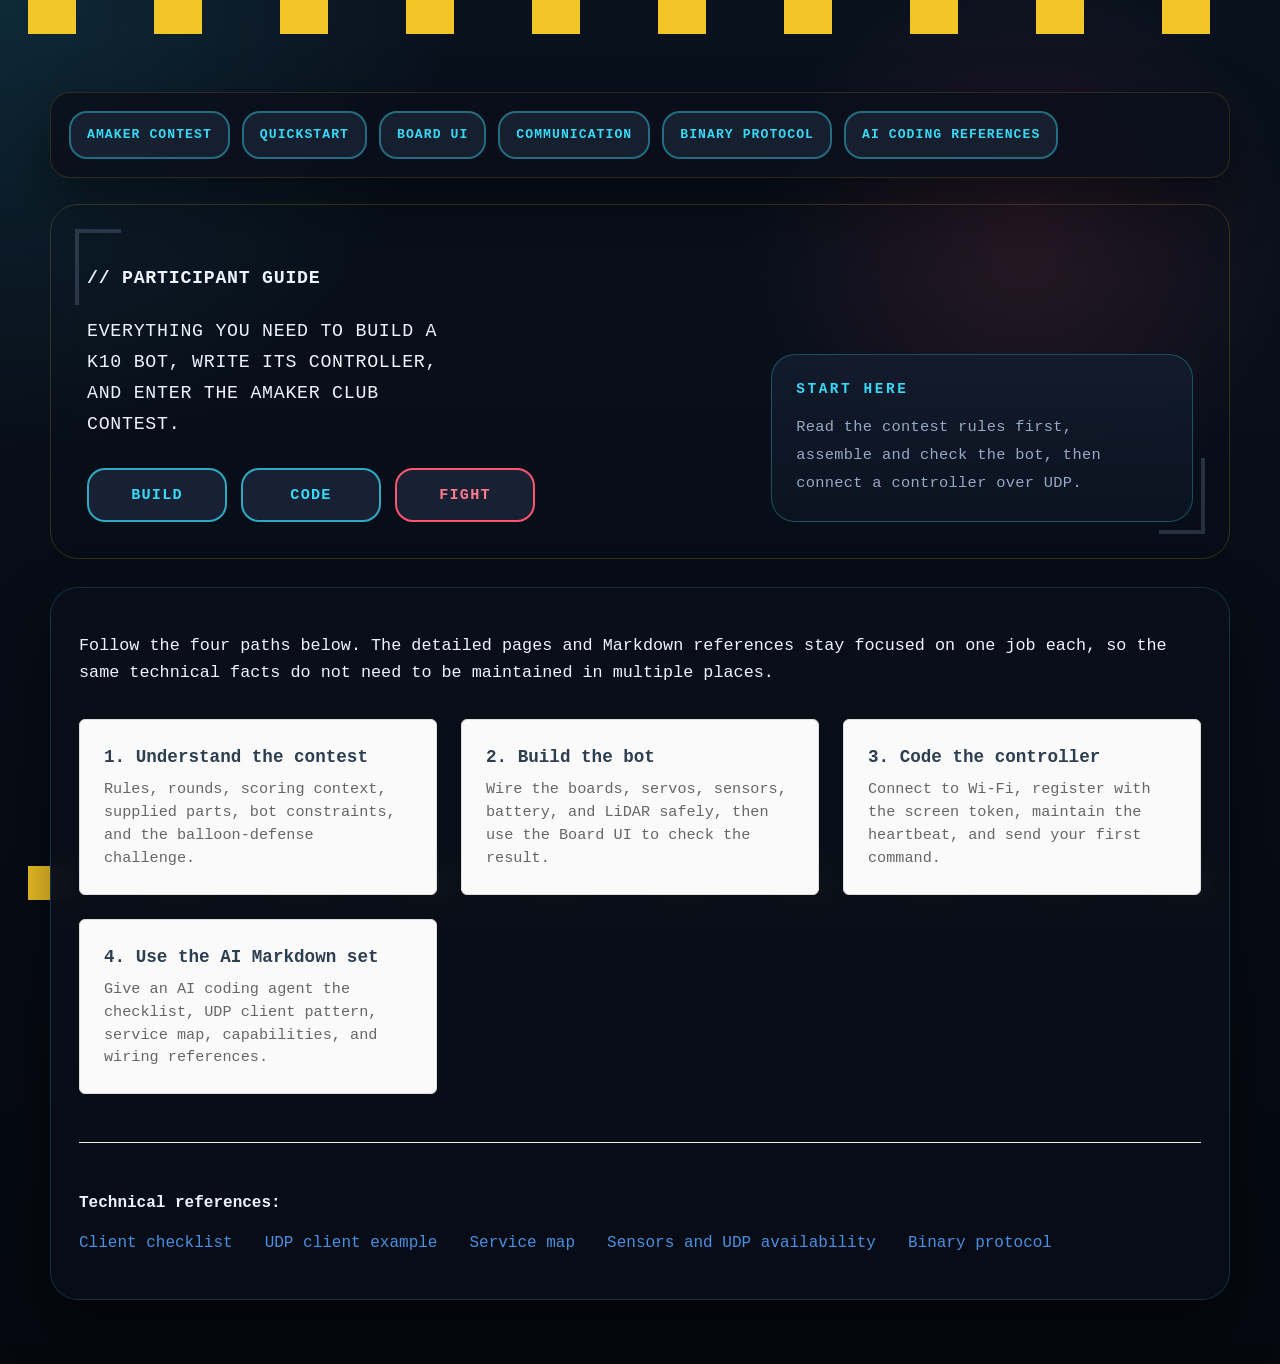
==== index.html @ 28aa6d2e "docs updated" ====
<!DOCTYPE html>
<html lang="en">
<head>
  <meta charset="UTF-8">
  <meta name="viewport" content="width=device-width, initial-scale=1.0">
  <title>K10 Bot Participant Guide</title>
  <link rel="stylesheet" href="./amaker.css">
  <link rel="stylesheet" href="./contest.css">
</head>
<body>
  <div class="page-shell">
    <div class="docs-nav">
      <a href="bot-contest-guide.html">aMaker Contest</a>
      <a href="quickstart.html">Quickstart</a>
      <a href="board-ui.html">Board UI</a>
      <a href="communication.html">Communication</a>
      <a href="binary-protocol.html">Binary Protocol</a>
      <a href="ai-agent-readme.html">AI Coding References</a>
    </div>

    <section class="hero">
      <div class="hero-copy">
        <p class="hero-kicker">// Participant Guide</p>
        <p>Everything you need to build a K10 Bot, write its controller, and enter the aMaker Club contest.</p>
        <div class="hero-actions" aria-hidden="true">
          <span>Build</span>
          <span>Code</span>
          <span>Fight</span>
        </div>
      </div>

      <aside class="hero-card">
        <strong>Start Here</strong>
        <p>Read the contest rules first, assemble and check the bot, then connect a controller over UDP.</p>
      </aside>
    </section>

    <section class="content-frame">
      <div class="help-hub">
        <div class="hub-intro">
          <p>Follow the four paths below. The detailed pages and Markdown references stay focused on one job each, so the same technical facts do not need to be maintained in multiple places.</p>
        </div>

        <div class="hub-grid">
          <a href="bot-contest-guide.html" class="hub-card">
            <h3>1. Understand the contest</h3>
            <p>Rules, rounds, scoring context, supplied parts, bot constraints, and the balloon-defense challenge.</p>
          </a>

          <a href="ai-wiring.html" class="hub-card">
            <h3>2. Build the bot</h3>
            <p>Wire the boards, servos, sensors, battery, and LiDAR safely, then use the Board UI to check the result.</p>
          </a>

          <a href="quickstart.html" class="hub-card">
            <h3>3. Code the controller</h3>
            <p>Connect to Wi-Fi, register with the screen token, maintain the heartbeat, and send your first command.</p>
          </a>

          <a href="ai-agent-readme.html" class="hub-card">
            <h3>4. Use the AI Markdown set</h3>
            <p>Give an AI coding agent the checklist, UDP client pattern, service map, capabilities, and wiring references.</p>
          </a>
        </div>

        <div class="hub-footer">
          <p><strong>Technical references:</strong></p>
          <ul>
            <li><a href="ai-mandatory-checklist.html">Client checklist</a></li>
            <li><a href="ai-udp-client.html">UDP client example</a></li>
            <li><a href="ai-services.html">Service map</a></li>
            <li><a href="ai-sensors.html">Sensors and UDP availability</a></li>
            <li><a href="binary-protocol.html">Binary protocol</a></li>
          </ul>
        </div>
      </div>
    </section>
  </div>

  <style>
    .help-hub { max-width: 100%; }
    .hub-intro { margin-bottom: 2rem; font-size: 1.05rem; line-height: 1.6; }
    .hub-grid { display: grid; grid-template-columns: repeat(auto-fit, minmax(280px, 1fr)); gap: 1.5rem; margin-bottom: 3rem; }
    .hub-card { display: block; padding: 1.5rem; border: 1px solid #ddd; border-radius: 6px; background: #fafafa; text-decoration: none; color: inherit; transition: all 0.2s; }
    .hub-card:hover { border-color: #4a90e2; background: #f5f9ff; box-shadow: 0 2px 8px rgba(74, 144, 226, 0.1); transform: translateY(-2px); }
    .hub-card h3 { margin: 0 0 0.5rem; font-size: 1.1rem; color: #2c3e50; }
    .hub-card p { margin: 0; font-size: 0.95rem; color: #666; line-height: 1.5; }
    .hub-footer { margin-top: 2rem; padding-top: 2rem; border-top: 1px solid #eee; }
    .hub-footer ul { display: flex; flex-wrap: wrap; gap: 2rem; padding: 0; list-style: none; }
    .hub-footer a { color: #4a90e2; text-decoration: none; }
  </style>
</body>
</html>
---- amaker.css ----
@import "./contest.css";

:root {
  color-scheme: dark;
}

html,
body {
  margin: 0;
  min-height: 100%;
  background: #070c14;
}

body {
  line-height: 1.5;
}

img {
  max-width: 100%;
  height: auto;
}

* {
  box-sizing: border-box;
}
---- contest.css ----
:root {
  --bg: #070c14;
  --panel: rgba(13, 20, 34, 0.88);
  --panel-strong: rgba(18, 27, 44, 0.96);
  --line: rgba(58, 212, 245, 0.28);
  --cyan: #37d9f6;
  --cyan-soft: #85eeff;
  --yellow: #ffcf28;
  --yellow-soft: #ffe17c;
  --danger: #ff5570;
  --text: #edf4ff;
  --muted: #97a9c7;
  --shadow: 0 24px 60px rgba(0, 0, 0, 0.45);
  --radius: 28px;
}

* {
  box-sizing: border-box;
}

html {
  background: var(--bg);
}

body {
  margin: 0;
  min-height: 100vh;
  color: var(--text);
  font-family: "JetBrains Mono", "Fira Code", "Consolas", monospace;
  background:
    radial-gradient(circle at top left, rgba(55, 217, 246, 0.12), transparent 24%),
    radial-gradient(circle at 80% 18%, rgba(255, 85, 112, 0.12), transparent 18%),
    linear-gradient(180deg, #09111d 0%, #05080f 100%);
  position: relative;
  overflow-x: hidden;
}

body::before,
body::after {
  content: "";
  position: fixed;
  left: 0;
  width: 100%;
  height: 34px;
  background: repeating-linear-gradient(
    90deg,
    transparent 0 28px,
    var(--yellow) 28px 76px,
    transparent 76px 126px
  );
  opacity: 0.95;
  pointer-events: none;
  z-index: 0;
}

body::before {
  top: 0;
}

body::after {
  bottom: 0;
}

a {
  color: inherit;
}

.page-shell {
  position: relative;
  z-index: 1;
  width: min(1180px, calc(100% - 32px));
  margin: 0 auto;
  padding: 72px 0 64px;
}

.topnav,
.docs-nav,
.hero,
.content-frame {
  backdrop-filter: blur(14px);
}

.topnav {
  display: flex;
  flex-wrap: wrap;
  gap: 12px;
  padding: 14px 18px;
  border: 1px solid var(--line);
  border-radius: 999px;
  background: rgba(8, 13, 24, 0.72);
  box-shadow: var(--shadow);
}

.topnav a,
.docs-nav a {
  text-decoration: none;
  text-transform: uppercase;
  letter-spacing: 0.08em;
  transition: transform 0.18s ease, border-color 0.18s ease, background 0.18s ease, color 0.18s ease;
}

.topnav a {
  padding: 10px 16px;
  border: 1px solid rgba(55, 217, 246, 0.24);
  border-radius: 999px;
  color: var(--muted);
  background: rgba(34, 45, 67, 0.45);
  font-size: 0.83rem;
}

.topnav a:hover,
.topnav a:focus-visible,
.docs-nav a:hover,
.docs-nav a:focus-visible {
  transform: translateY(-1px);
  border-color: var(--cyan);
  color: var(--cyan-soft);
  background: rgba(33, 50, 78, 0.82);
}

.docs-nav {
  display: flex;
  flex-wrap: wrap;
  gap: 12px;
  margin: 20px 0 26px;
  padding: 18px;
  border: 1px solid rgba(255, 207, 40, 0.14);
  border-radius: calc(var(--radius) - 8px);
  background: rgba(10, 15, 26, 0.82);
  box-shadow: var(--shadow);
}

.docs-nav a {
  padding: 12px 16px;
  border: 2px solid rgba(55, 217, 246, 0.42);
  border-radius: 18px;
  color: var(--cyan);
  background: rgba(31, 42, 61, 0.62);
  font-size: 0.82rem;
  font-weight: 700;
}

.docs-nav a.active {
  border-color: var(--danger);
  color: #ffd8df;
  background: rgba(79, 28, 39, 0.9);
  box-shadow: inset 0 0 0 1px rgba(255, 85, 112, 0.2);
}

.hero {
  position: relative;
  display: grid;
  grid-template-columns: minmax(0, 1.4fr) minmax(280px, 0.9fr);
  gap: 28px;
  padding: 36px;
  border: 1px solid rgba(255, 207, 40, 0.18);
  border-radius: var(--radius);
  background:
    linear-gradient(135deg, rgba(7, 12, 20, 0.98), rgba(16, 23, 39, 0.94)),
    /* url("./brickbrawl.png") center/cover no-repeat; */
  box-shadow: var(--shadow);
  overflow: hidden;
}

.hero::before,
.hero::after {
  content: "";
  position: absolute;
  width: 42px;
  height: 72px;
  border: 4px solid rgba(125, 142, 171, 0.28);
}

.hero::before {
  top: 24px;
  left: 24px;
  border-right: 0;
  border-bottom: 0;
}

.hero::after {
  right: 24px;
  bottom: 24px;
  border-left: 0;
  border-top: 0;
}

.hero-copy,
.hero-card {
  position: relative;
  z-index: 1;
}

.hero-kicker {
  margin: 0 0 18px;
  color: var(--cyan);
  font-size: 0.95rem;
  font-weight: 700;
  letter-spacing: 0.28em;
  text-transform: uppercase;
}

.hero h1 {
  margin: 0;
  color: var(--yellow);
  font-family: "Bahnschrift", "Arial Narrow", sans-serif;
  font-size: clamp(3.2rem, 9vw, 7rem);
  line-height: 0.92;
  letter-spacing: 0.04em;
  text-transform: uppercase;
  text-shadow: 0 10px 30px rgba(255, 207, 40, 0.14);
}

.hero p {
  max-width: 34ch;
  margin: 22px 0 0;
  color: #eef3fb;
  font-size: 1.14rem;
  line-height: 1.7;
  letter-spacing: 0.04em;
  text-transform: uppercase;
}

.hero-actions {
  display: flex;
  flex-wrap: wrap;
  gap: 14px;
  margin-top: 28px;
}

.hero-actions span {
  display: inline-flex;
  align-items: center;
  justify-content: center;
  min-width: 140px;
  padding: 14px 20px;
  border: 2px solid rgba(55, 217, 246, 0.74);
  border-radius: 18px;
  background: rgba(29, 39, 58, 0.82);
  color: var(--cyan);
  font-size: 0.95rem;
  font-weight: 700;
  text-transform: uppercase;
  letter-spacing: 0.08em;
}

.hero-actions span:last-child {
  border-color: var(--danger);
  color: #ff7a8e;
}

.hero-card {
  align-self: end;
  padding: 24px;
  border: 1px solid rgba(55, 217, 246, 0.3);
  border-radius: 24px;
  background: linear-gradient(180deg, rgba(19, 28, 46, 0.92), rgba(12, 19, 32, 0.96));
}

.hero-card strong {
  display: block;
  color: var(--cyan);
  font-size: 0.9rem;
  letter-spacing: 0.18em;
  text-transform: uppercase;
}

.hero-card p {
  margin: 14px 0 0;
  color: var(--muted);
  font-size: 0.96rem;
  line-height: 1.8;
  text-transform: none;
  letter-spacing: 0.02em;
}

.content-frame {
  margin-top: 28px;
  padding: 28px;
  border: 1px solid rgba(55, 217, 246, 0.18);
  border-radius: var(--radius);
  background:
    linear-gradient(180deg, rgba(9, 15, 26, 0.96), rgba(8, 12, 22, 0.98)),
    linear-gradient(90deg, rgba(55, 217, 246, 0.05), transparent);
  box-shadow: var(--shadow);
}

#md-content {
  min-height: 240px;
  padding: 8px;
  color: var(--text);
  line-height: 1.8;
  font-size: 1rem;
}

#md-content h1,
#md-content h2,
#md-content h3 {
  margin-top: 1.8em;
  text-transform: uppercase;
  letter-spacing: 0.08em;
}

#md-content h1 {
  margin-top: 0;
  color: var(--yellow);
  font-family: "Bahnschrift", "Arial Narrow", sans-serif;
  font-size: clamp(2.4rem, 5vw, 4rem);
  line-height: 1;
}

#md-content h2 {
  display: inline-block;
  padding: 0.28rem 0.7rem;
  border-left: 4px solid var(--cyan);
  background: rgba(27, 41, 66, 0.72);
  color: var(--cyan-soft);
  font-size: 1.18rem;
}

#md-content h3 {
  color: #ffd86b;
  font-size: 1rem;
}

#md-content p,
#md-content li {
  color: #d9e4f4;
}

#md-content strong {
  color: #fff4c4;
}

#md-content a {
  color: var(--cyan);
  text-decoration-color: rgba(55, 217, 246, 0.46);
  text-underline-offset: 0.2em;
}

#md-content code {
  display: inline-block;
  padding: 0.08rem 0.42rem;
  border: 1px solid rgba(255, 207, 40, 0.22);
  border-radius: 8px;
  background: rgba(255, 207, 40, 0.08);
  color: var(--yellow-soft);
  font-size: 0.92em;
}

#md-content pre {
  padding: 18px 20px;
  border: 1px solid rgba(55, 217, 246, 0.18);
  border-radius: 18px;
  background: #0b1220;
  box-shadow: inset 0 0 0 1px rgba(255, 255, 255, 0.02);
  overflow-x: auto;
}

#md-content pre code {
  padding: 0;
  border: 0;
  background: none;
  color: #d6e1f3;
}

#md-content table {
  width: 100%;
  margin: 18px 0 26px;
  border-collapse: collapse;
  overflow: hidden;
  border: 1px solid rgba(55, 217, 246, 0.18);
  border-radius: 18px;
  background: rgba(12, 19, 34, 0.88);
}

#md-content th,
#md-content td {
  padding: 13px 14px;
  border-bottom: 1px solid rgba(55, 217, 246, 0.1);
  text-align: left;
  vertical-align: top;
}

#md-content th {
  background: rgba(55, 217, 246, 0.14);
  color: var(--cyan-soft);
  font-size: 0.88rem;
  text-transform: uppercase;
  letter-spacing: 0.08em;
}

#md-content tr:nth-child(even) td {
  background: rgba(255, 255, 255, 0.018);
}

#md-content blockquote {
  margin: 18px 0;
  padding: 16px 18px;
  border-left: 4px solid var(--danger);
  border-radius: 0 18px 18px 0;
  background: rgba(78, 30, 43, 0.4);
  color: #ffd9df;
}

#md-content ul,
#md-content ol {
  padding-left: 1.5rem;
}

#md-content li::marker {
  color: var(--cyan);
}

#md-content hr {
  border: 0;
  height: 1px;
  margin: 28px 0;
  background: linear-gradient(90deg, transparent, rgba(55, 217, 246, 0.5), transparent);
}

.loading {
  display: grid;
  place-items: center;
  color: var(--muted);
  text-transform: uppercase;
  letter-spacing: 0.18em;
  min-height: 180px;
}

@media (max-width: 900px) {
  .page-shell {
    width: min(100% - 20px, 1180px);
    padding-top: 56px;
  }

  .hero {
    grid-template-columns: 1fr;
    padding: 28px 22px;
  }

  .hero h1 {
    font-size: clamp(2.6rem, 16vw, 5rem);
  }

  .hero p {
    max-width: none;
    font-size: 1rem;
  }

  .content-frame {
    padding: 18px;
  }
}

@media (max-width: 640px) {
  body::before,
  body::after {
    height: 24px;
    background: repeating-linear-gradient(
      90deg,
      transparent 0 14px,
      var(--yellow) 14px 44px,
      transparent 44px 70px
    );
  }

  .topnav,
  .docs-nav {
    border-radius: 24px;
  }

  .hero-actions span,
  .docs-nav a,
  .topnav a {
    width: 100%;
    justify-content: center;
  }

  #md-content table,
  #md-content thead,
  #md-content tbody,
  #md-content tr,
  #md-content th,
  #md-content td {
    display: block;
  }

  #md-content thead {
    display: none;
  }

  #md-content tr {
    margin-bottom: 12px;
    border: 1px solid rgba(55, 217, 246, 0.12);
    border-radius: 14px;
    overflow: hidden;
  }

  #md-content td {
    border-bottom: 1px solid rgba(55, 217, 246, 0.08);
  }
}
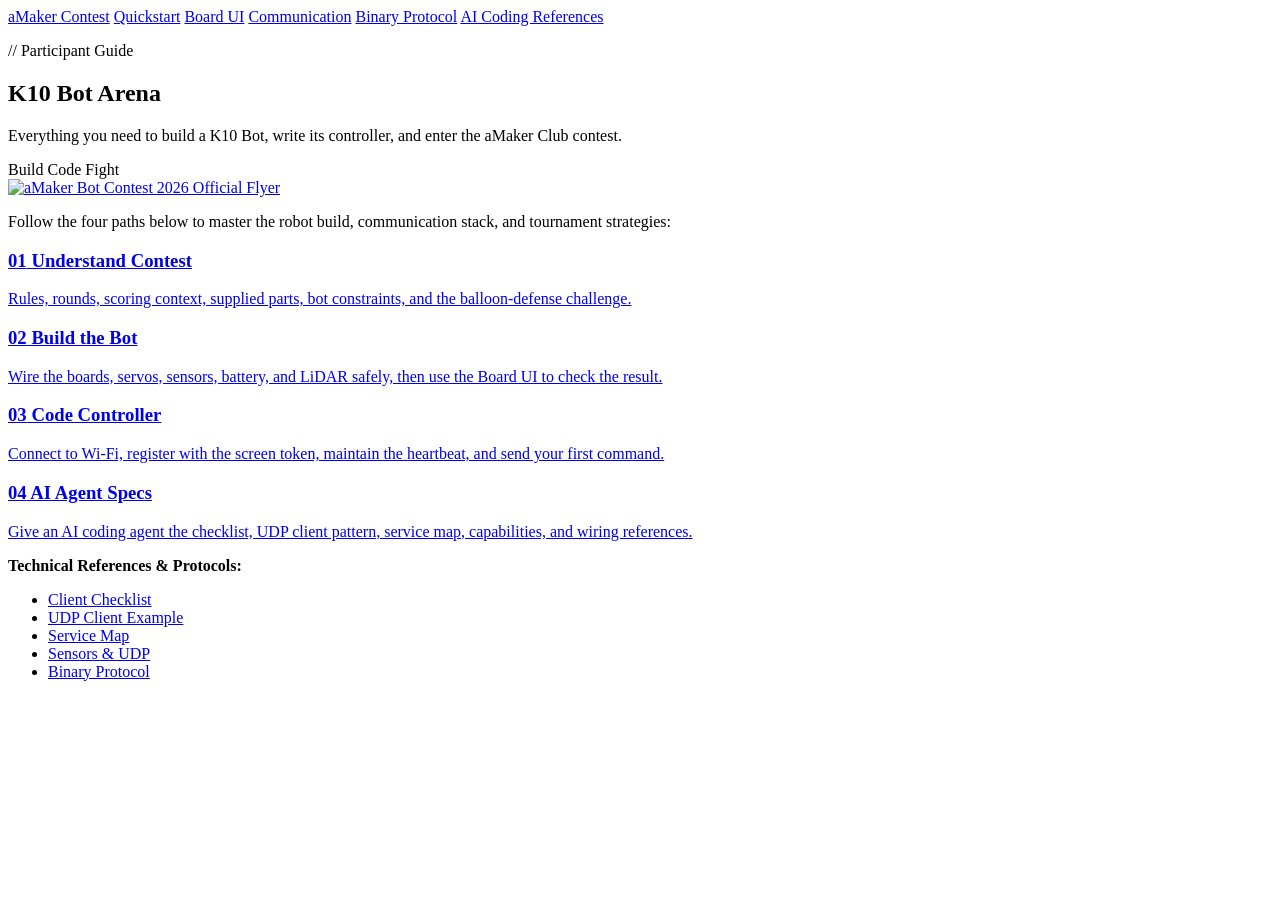
==== commit c3e204ca: "add base href for GitHub Pages subdirectory asset loading" ====
--- a/index.html
+++ b/index.html
@@ -4,6 +4,7 @@
   <meta charset="UTF-8">
   <meta name="viewport" content="width=device-width, initial-scale=1.0">
   <title>K10 Bot Participant Guide</title>
+  <base href="/Bot-Contest-2026/">
   <link rel="stylesheet" href="./amaker.css">
   <link rel="stylesheet" href="./contest.css">
 </head>
@@ -21,6 +22,7 @@
     <section class="hero">
       <div class="hero-copy">
         <p class="hero-kicker">// Participant Guide</p>
+        <h1>K10 Bot Arena</h1>
         <p>Everything you need to build a K10 Bot, write its controller, and enter the aMaker Club contest.</p>
         <div class="hero-actions" aria-hidden="true">
           <span>Build</span>
@@ -29,65 +31,53 @@
         </div>
       </div>
 
-      <aside class="hero-card">
-        <strong>Start Here</strong>
-        <p>Read the contest rules first, assemble and check the bot, then connect a controller over UDP.</p>
+      <aside class="hero-poster">
+        <a href="flyer.png" target="_blank" title="View & Download Official Event Flyer">
+          <img src="./flyer.png" alt="aMaker Bot Contest 2026 Official Flyer">
+        </a>
       </aside>
     </section>
 
     <section class="content-frame">
       <div class="help-hub">
         <div class="hub-intro">
-          <p>Follow the four paths below. The detailed pages and Markdown references stay focused on one job each, so the same technical facts do not need to be maintained in multiple places.</p>
+          <p>Follow the four paths below to master the robot build, communication stack, and tournament strategies:</p>
         </div>
 
         <div class="hub-grid">
           <a href="bot-contest-guide.html" class="hub-card">
-            <h3>1. Understand the contest</h3>
+            <h3><span>01</span> Understand Contest</h3>
             <p>Rules, rounds, scoring context, supplied parts, bot constraints, and the balloon-defense challenge.</p>
           </a>
 
           <a href="ai-wiring.html" class="hub-card">
-            <h3>2. Build the bot</h3>
+            <h3><span>02</span> Build the Bot</h3>
             <p>Wire the boards, servos, sensors, battery, and LiDAR safely, then use the Board UI to check the result.</p>
           </a>
 
           <a href="quickstart.html" class="hub-card">
-            <h3>3. Code the controller</h3>
+            <h3><span>03</span> Code Controller</h3>
             <p>Connect to Wi-Fi, register with the screen token, maintain the heartbeat, and send your first command.</p>
           </a>
 
           <a href="ai-agent-readme.html" class="hub-card">
-            <h3>4. Use the AI Markdown set</h3>
+            <h3><span>04</span> AI Agent Specs</h3>
             <p>Give an AI coding agent the checklist, UDP client pattern, service map, capabilities, and wiring references.</p>
           </a>
         </div>
 
         <div class="hub-footer">
-          <p><strong>Technical references:</strong></p>
+          <p><strong>Technical References &amp; Protocols:</strong></p>
           <ul>
-            <li><a href="ai-mandatory-checklist.html">Client checklist</a></li>
-            <li><a href="ai-udp-client.html">UDP client example</a></li>
-            <li><a href="ai-services.html">Service map</a></li>
-            <li><a href="ai-sensors.html">Sensors and UDP availability</a></li>
-            <li><a href="binary-protocol.html">Binary protocol</a></li>
+            <li><a href="ai-mandatory-checklist.html">Client Checklist</a></li>
+            <li><a href="ai-udp-client.html">UDP Client Example</a></li>
+            <li><a href="ai-services.html">Service Map</a></li>
+            <li><a href="ai-sensors.html">Sensors &amp; UDP</a></li>
+            <li><a href="binary-protocol.html">Binary Protocol</a></li>
           </ul>
         </div>
       </div>
     </section>
   </div>
-
-  <style>
-    .help-hub { max-width: 100%; }
-    .hub-intro { margin-bottom: 2rem; font-size: 1.05rem; line-height: 1.6; }
-    .hub-grid { display: grid; grid-template-columns: repeat(auto-fit, minmax(280px, 1fr)); gap: 1.5rem; margin-bottom: 3rem; }
-    .hub-card { display: block; padding: 1.5rem; border: 1px solid #ddd; border-radius: 6px; background: #fafafa; text-decoration: none; color: inherit; transition: all 0.2s; }
-    .hub-card:hover { border-color: #4a90e2; background: #f5f9ff; box-shadow: 0 2px 8px rgba(74, 144, 226, 0.1); transform: translateY(-2px); }
-    .hub-card h3 { margin: 0 0 0.5rem; font-size: 1.1rem; color: #2c3e50; }
-    .hub-card p { margin: 0; font-size: 0.95rem; color: #666; line-height: 1.5; }
-    .hub-footer { margin-top: 2rem; padding-top: 2rem; border-top: 1px solid #eee; }
-    .hub-footer ul { display: flex; flex-wrap: wrap; gap: 2rem; padding: 0; list-style: none; }
-    .hub-footer a { color: #4a90e2; text-decoration: none; }
-  </style>
 </body>
 </html>
